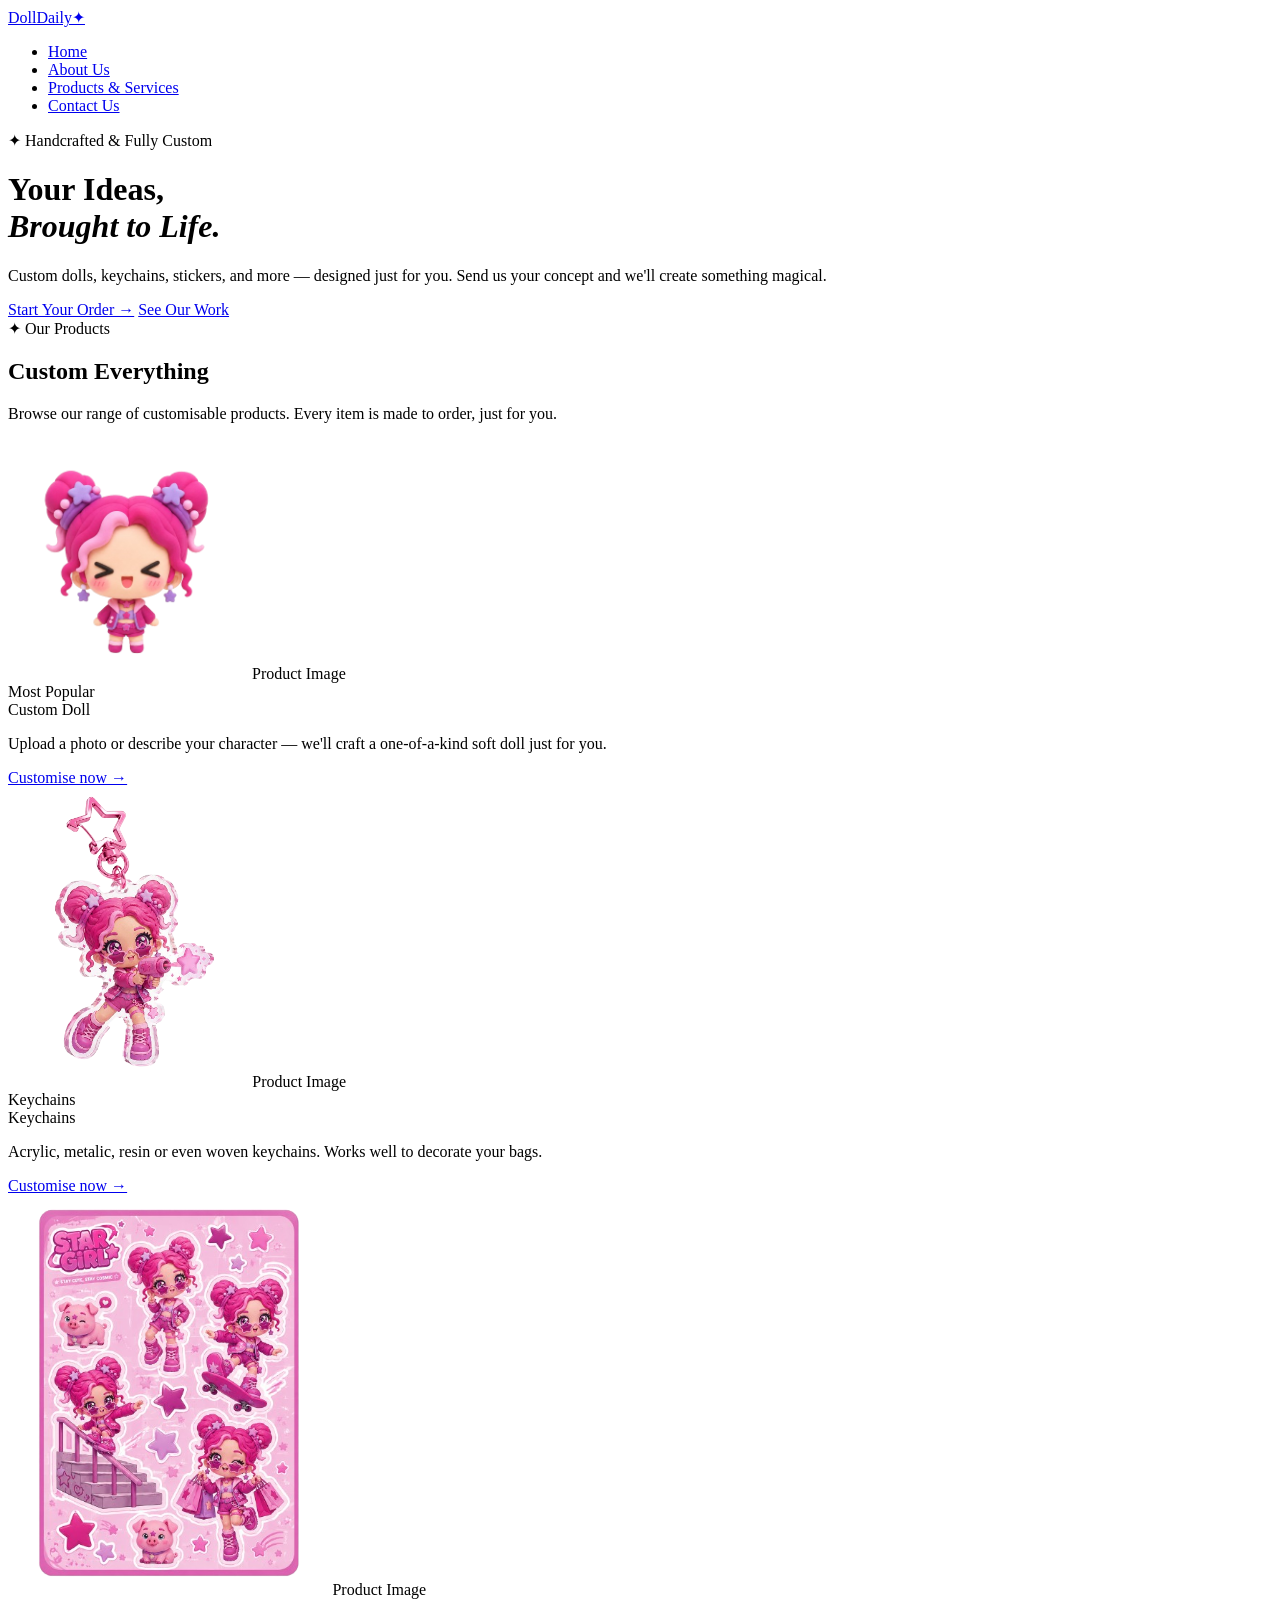
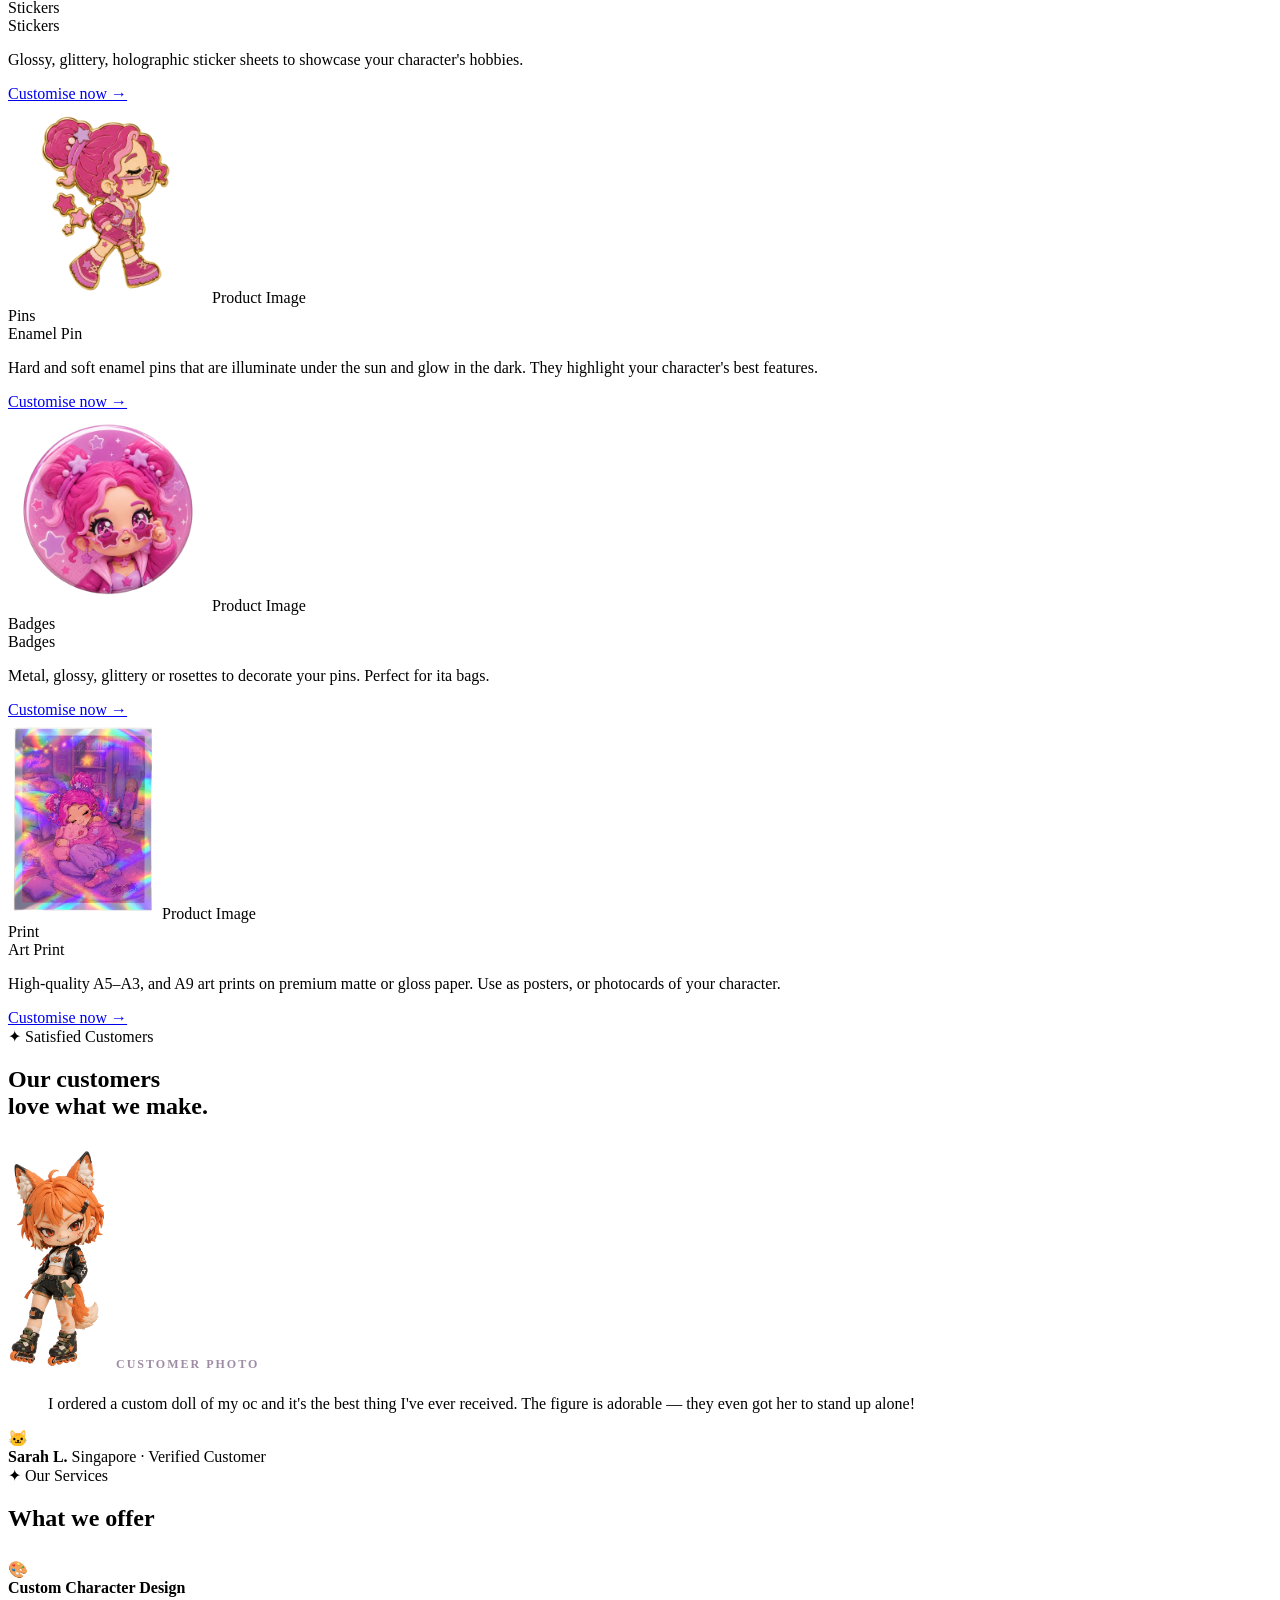
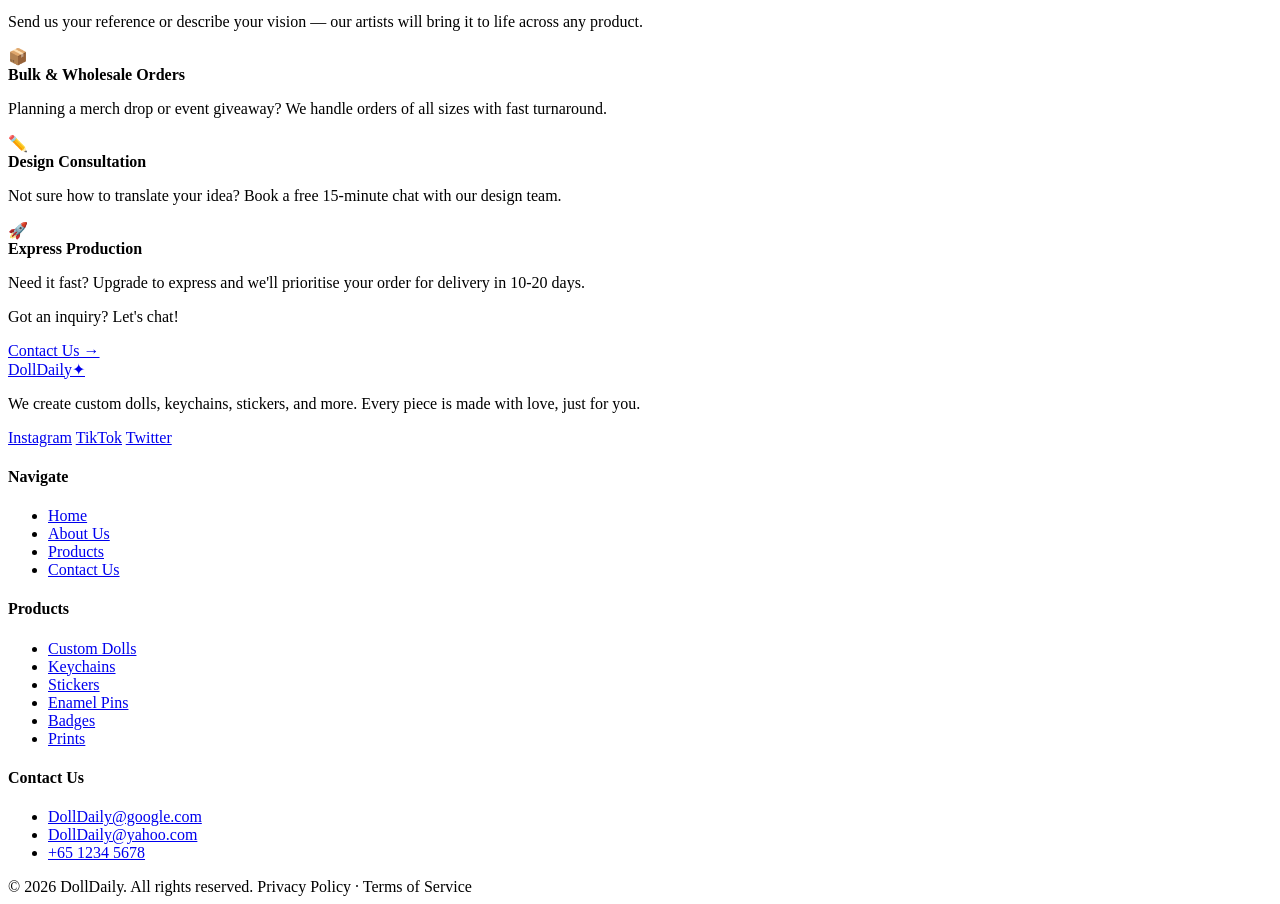
==== Index.html @ a473704f "Update and rename Home.html to Index.html" ====
<!DOCTYPE html>
<html lang="en">
<head>
  <meta charset="UTF-8" />
  <meta name="viewport" content="width=device-width, initial-scale=1.0"/>
  <title>DollDaily — Custom Dolls, Keychains & Stickers</title>
  <link href="./https://fonts.googleapis.com/css2?family=Baloo+2:wght@400;600;800&family=Nunito:wght@400;600;700&display=swap" rel="stylesheet"/>
  <link rel="stylesheet" href="./Index_styles.css"/>
</head>
<body>

  <!-- ── NAV ── -->
  <nav>
    <a class="nav-logo" href="#">DollDaily<span>✦</span></a>
    <ul class="nav-links">
      <li><a href="./Home.html" class="active">Home</a></li>
      <li><a href="./About.html">About Us</a></li>
      <li><a href="./Products.html">Products & Services</a></li>
      <li><a href="./ContactUs.html">Contact Us</a></li>
    </ul>
  </nav>

  <!-- ── BANNER ── -->
  <div class="banner">
    <div class="banner-content">
      <span class="banner-tag">✦ Handcrafted &amp; Fully Custom</span>
      <h1>Your Ideas,<br/><em>Brought to Life.</em></h1>
      <p>Custom dolls, keychains, stickers, and more — designed just for you. Send us your concept and we'll create something magical.</p>
      <a class="btn-primary" href="#">Start Your Order →</a>
      <a class="btn-secondary" href="#">See Our Work</a>
    </div>
  </div>

  <!-- ── PRODUCT SLIDER ── -->
  <section class="products-section">
    <div class="product-header">
      <div>
        <span class="section-label">✦ Our Products</span>
        <h2 class="section-title">Custom Everything</h2>
        <p class="section-sub">Browse our range of customisable products. Every item is made to order, just for you.</p>
      </div>
    </div>
    <div class="all-products">
        <div class="product-card">
          <div class="product-img acc-rose">
            <div class="img-placeholder">
              <span class="emoji">
                <img src="./Images/Custom Chibi - clay.png" height="240px">
              </span>
              <span class="img-label">Product Image</span>
            </div>
          </div>
          <div class="product-info">
            <span class="product-badge">Most Popular</span>
            <div class="product-name">Custom Doll</div>
            <p class="product-desc">Upload a photo or describe your character — we'll craft a one-of-a-kind soft doll just for you.</p>
            <a class="product-cta" href="./Products.html">Customise now →</a>
          </div>
        </div>

        <!-- Card 2 — Acrylic Keychain -->
        <div class="product-card">
          <div class="product-img acc-mint">
            <div class="img-placeholder">
              <span class="emoji">
                <img src="./Images/Custom Keychain.png" height="300px">
              </span>
              <span class="img-label">Product Image</span>
            </div>
          </div>
          <div class="product-info">
            <span class="product-badge">Keychains</span>
            <div class="product-name">Keychains</div>
            <p class="product-desc">Acrylic, metalic, resin or even woven keychains. Works well to decorate your bags.</p>
            <a class="product-cta" href="./Products.html">Customise now →</a>
          </div>
        </div>

        <!-- Card 3 — Die-Cut Stickers -->
        <div class="product-card">
          <div class="product-img acc-sun">
            <div class="img-placeholder">
              <span class="emoji">
                <img src="./Images/Custom Sticker - sheet.png" height="400px">
              </span>
              <span class="img-label">Product Image</span>
            </div>
          </div>
          <div class="product-info">
            <span class="product-badge">Stickers</span>
            <div class="product-name">Stickers</div>
            <p class="product-desc">Glossy, glittery, holographic sticker sheets to showcase your character's hobbies.</p>
            <a class="product-cta" href="./Products.html">Customise now →</a>
          </div>
        </div>

        <div class="product-card">
          <div class="product-img acc-lilac">
            <div class="img-placeholder">
              <span class="emoji">
                <img src="./Images/Custom Enamel Pin - soft.png" height="200px">
              </span>
              <span class="img-label">Product Image</span>
            </div>
          </div>
          <div class="product-info">
            <span class="product-badge">Pins</span>
            <div class="product-name">Enamel Pin</div>
            <p class="product-desc">Hard and soft enamel pins that are illuminate under the sun and glow in the dark. They highlight your character's best features.</p>
            <a class="product-cta" href="./Products.html">Customise now →</a>
          </div>
        </div>
        <div class="product-card">
          <div class="product-img acc-rose">
            <div class="img-placeholder">
              <span class="emoji">
                <img src="./Images/Custom Badge - glossy.png" height="200px">
              </span>
              <span class="img-label">Product Image</span>
            </div>
          </div>
          <div class="product-info">
            <span class="product-badge">Badges</span>
            <div class="product-name">Badges</div>
            <p class="product-desc">Metal, glossy, glittery or rosettes to decorate your pins. Perfect for ita bags.</p>
            <a class="product-cta" href="./Products.html">Customise now →</a>
          </div>
        </div>
        <div class="product-card">
          <div class="product-img acc-mint">
            <div class="img-placeholder">
              <span class="emoji">
                <img src="./Images/Custom Print - holographic.png" height="200px">
              </span>
              <span class="img-label">Product Image</span>
            </div>
          </div>
          <div class="product-info">
            <span class="product-badge">Print</span>
            <div class="product-name">Art Print</div>
            <p class="product-desc">High-quality A5–A3, and A9 art prints on premium matte or gloss paper. Use as posters, or photocards of your character.</p>
            <a class="product-cta" href="./Products.html">Customise now →</a>
          </div>
        </div>

    </div>

    <div class="slider-dots" id="sliderDots"></div>
  </section>

  <section class="story-section">
    <div class="two-col">

      <!-- Success Story -->
      <div>
        <span class="section-label">✦ Satisfied Customers </span>
        <h2 class="section-title" style="margin-bottom:28px;">Our customers<br/>love what we make.</h2>

        <div class="story-card">
          <div class="story-img-placeholder">
            <span style="font-size:3rem;">
              <img src="Images/Review - Custom doll.png" height="220px">
            </span>
            <span style="font-size:.75rem; font-weight:700; letter-spacing:2px; color:rgba(61,26,75,.5); text-transform:uppercase;">Customer Photo</span>
          </div>
          <div class="story-body">
            <blockquote>
              I ordered a custom doll of my oc and it's the best thing I've ever received. The figure is adorable — they even got her to stand up alone!
            </blockquote>
            <div class="story-author">
              <div class="avatar">🐱</div>
              <div class="author-info">
                <strong>Sarah L.</strong>
                <span>Singapore · Verified Customer</span>
              </div>
            </div>
          </div>
        </div>

        <div class="story-extra">
          <div class="placeholder-bar" style="width:90%"></div>
          <div class="placeholder-bar" style="width:75%"></div>
          <div class="placeholder-bar"></div>
        </div>
      </div>

      <!-- Services + Contact CTA -->
      <div>
        <span class="section-label">✦ Our Services</span>
        <h2 class="section-title" style="margin-bottom:28px;">What we offer</h2>

        <div class="services-col">

          <div class="service-card">
            <div class="service-icon ic-rose">🎨</div>
            <div class="service-text">
              <strong>Custom Character Design</strong>
              <p>Send us your reference or describe your vision — our artists will bring it to life across any product.</p>
            </div>
          </div>

          <div class="service-card">
            <div class="service-icon ic-mint">📦</div>
            <div class="service-text">
              <strong>Bulk &amp; Wholesale Orders</strong>
              <p>Planning a merch drop or event giveaway? We handle orders of all sizes with fast turnaround.</p>
            </div>
          </div>

          <div class="service-card">
            <div class="service-icon ic-lilac">✏️</div>
            <div class="service-text">
              <strong>Design Consultation</strong>
              <p>Not sure how to translate your idea? Book a free 15-minute chat with our design team.</p>
            </div>
          </div>

          <div class="service-card">
            <div class="service-icon ic-sun">🚀</div>
            <div class="service-text">
              <strong>Express Production</strong>
              <p>Need it fast? Upgrade to express and we'll prioritise your order for delivery in 10-20 days.</p>
            </div>
          </div>

          <div class="services-cta">
            <p>Got an inquiry? Let's chat!</p>
            <a href="ContactUs.html">Contact Us →</a>
          </div>

        </div>
      </div>

    </div>
  </div>
  </section>

  <!-- ── FOOTER ── -->
  <footer>
    <div class="footer-grid">

      <div class="footer-brand">
        <a class="nav-logo" href="#">DollDaily<span>✦</span></a>
        <p>We create custom dolls, keychains, stickers, and more. Every piece is made with love, just for you.</p>
        <div class="footer-socials">
          <a class="social-chip" href="#">Instagram</a>
          <a class="social-chip" href="#">TikTok</a>
          <a class="social-chip" href="#">Twitter</a>
        </div>
      </div>

      <div class="footer-col">
        <h4>Navigate</h4>
        <ul>
          <li><a href="./Home.html">Home</a></li>
          <li><a href="./About.html">About Us</a></li>
          <li><a href="./Products.html">Products</a></li>
          <li><a href="./ContactUs.html">Contact Us</a></li>
        </ul>
      </div>

      <div class="footer-col">
        <h4>Products</h4>
        <ul>
          <li><a href="./Products.html">Custom Dolls</a></li>
          <li><a href="./Products.html">Keychains</a></li>
          <li><a href="./Products.html">Stickers</a></li>
          <li><a href="./Products.html">Enamel Pins</a></li>
          <li><a href="./Products.html">Badges</a></li>
          <li><a href="./Products.html">Prints</a></li>
        </ul>
      </div>

      <div class="footer-col">
        <h4>Contact Us</h4>
        <ul>
          <li><a href="mailto:DollDaily@google.com">DollDaily@google.com</a></li>
          <li><a href="mailto:DollDaily@yahoo.com">DollDaily@yahoo.com</a></li>
          <li><a href="#">+65 1234 5678</a></li>
        </ul>
      </div>

    </div>

    <div class="footer-bottom">
      <span>© 2026 DollDaily. All rights reserved.</span>
      <span>Privacy Policy · Terms of Service</span>
    </div>
  </footer>

</body>
</html>
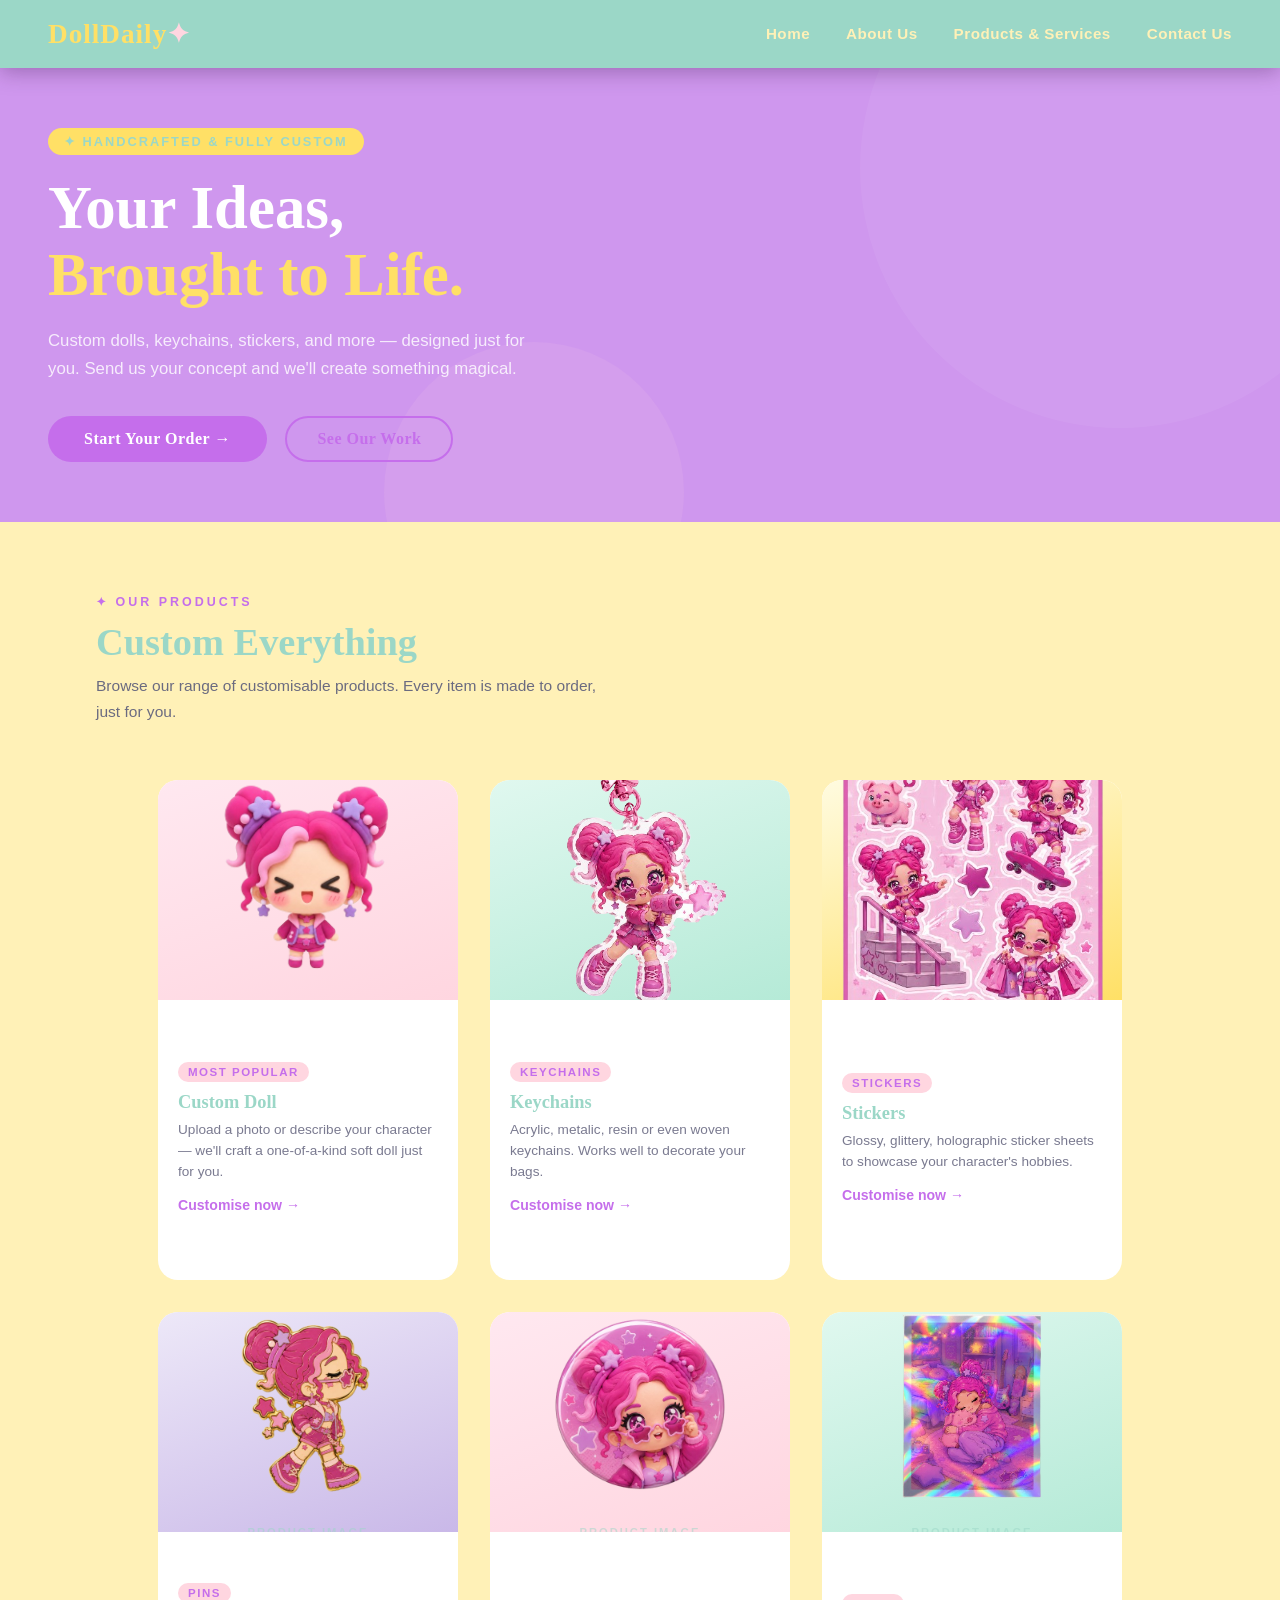
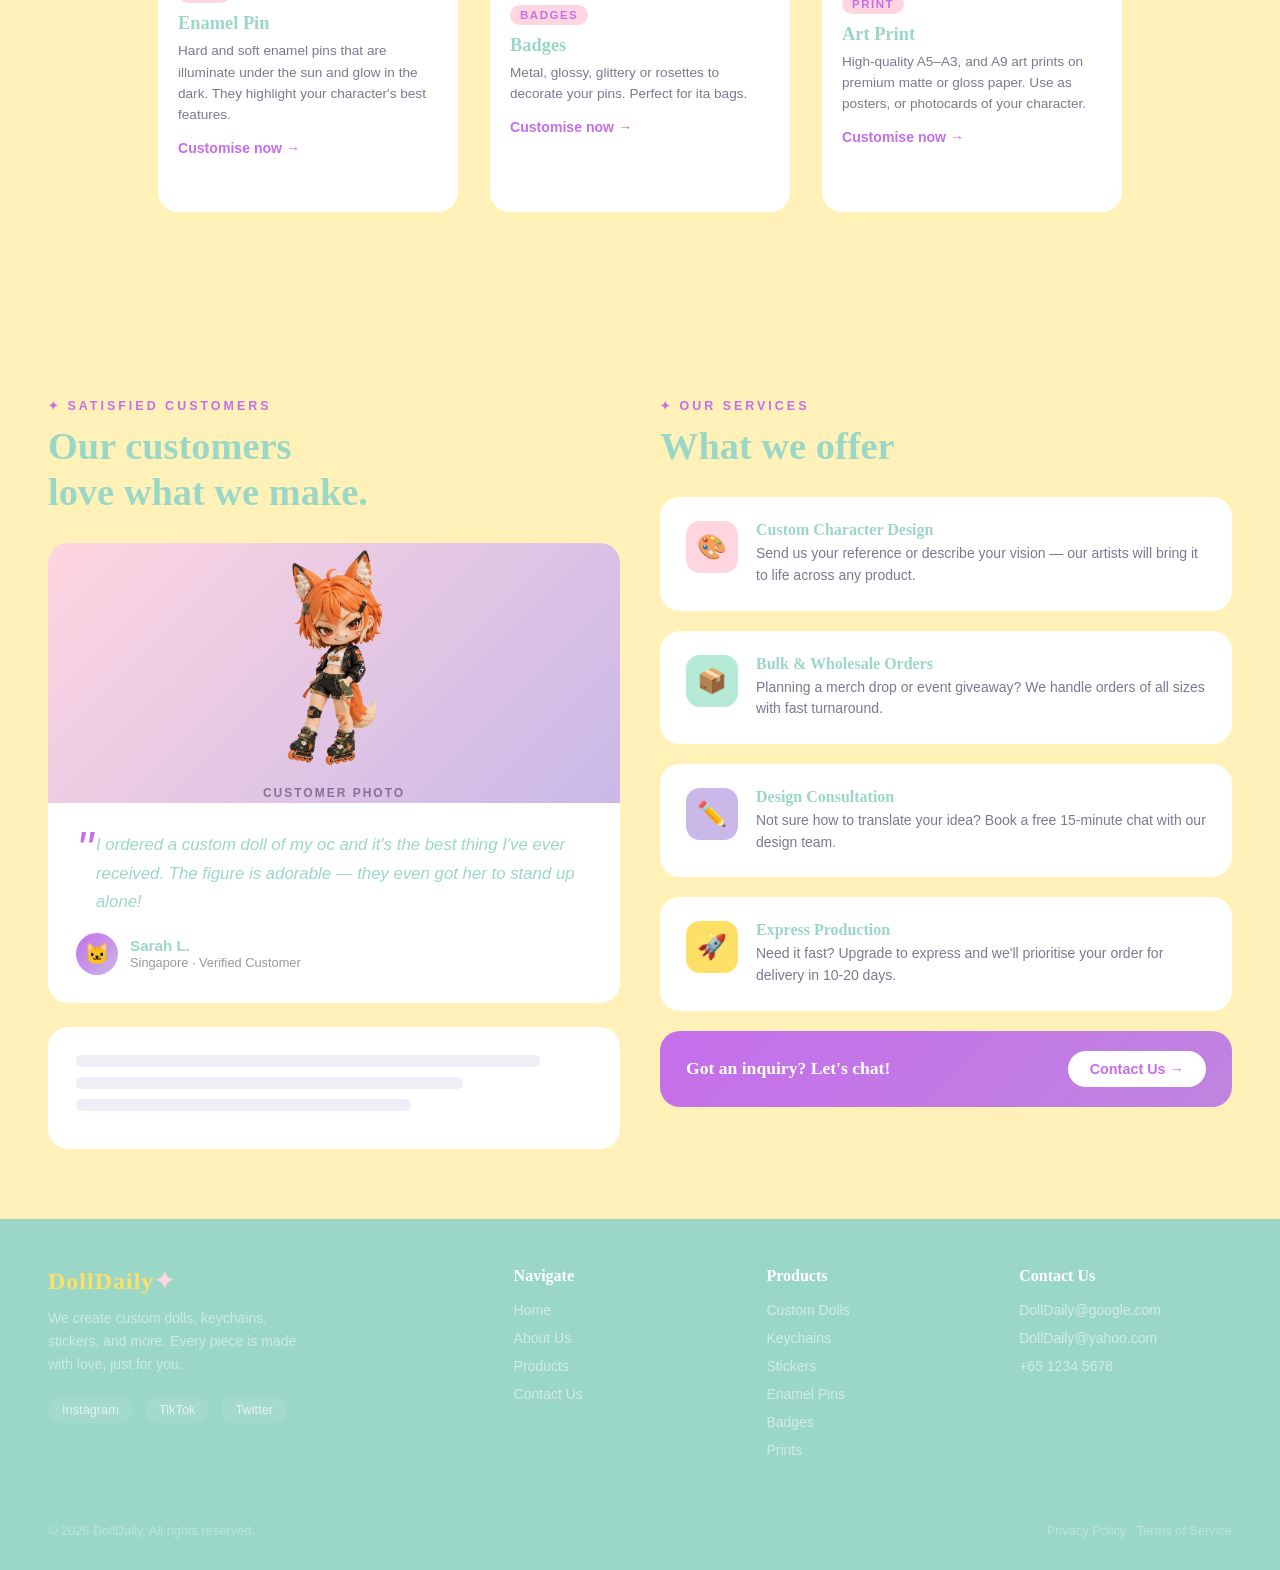
==== commit a90ace88: "Rename Home.html to Index.html" ====
--- a/Index.html
+++ b/Index.html
@@ -5,7 +5,7 @@
   <meta name="viewport" content="width=device-width, initial-scale=1.0"/>
   <title>DollDaily — Custom Dolls, Keychains & Stickers</title>
   <link href="./https://fonts.googleapis.com/css2?family=Baloo+2:wght@400;600;800&family=Nunito:wght@400;600;700&display=swap" rel="stylesheet"/>
-  <link rel="stylesheet" href="./Index_styles.css"/>
+  <link rel="stylesheet" href="./Home_styles.css"/>
 </head>
 <body>
 
--- a/Home_styles.css
+++ b/Home_styles.css
@@ -0,0 +1,634 @@
+/* =========================================================
+   Dollify — Custom Dolls, Keychains & Stickers
+   styles.css
+   ========================================================= */
+
+*, *::before, *::after { box-sizing: border-box; margin: 0; padding: 0; }
+
+/* ── TOKENS ── */
+:root {
+  --cream: #fff1b7;
+  --blush: #FFD6E0;
+  --rose:  #c56eeb;
+  --plum:  #9bd7c7;
+  --lilac: #C9B8E8;
+  --mint:  #B5EAD7;
+  --sun:   #FFE066;
+  --ink:   #9bd7c7;
+  --card-radius: 20px;
+}
+
+html { scroll-behavior: smooth; }
+
+body {
+  font-family: 'Nunito', sans-serif;
+  background: var(--cream);
+  color: var(--ink);
+  overflow-x: hidden;
+}
+
+/* ── NAV ── */
+nav {
+  display: flex;
+  align-items: center;
+  justify-content: space-between;
+  padding: 18px 48px;
+  background: var(--plum);
+  position: sticky;
+  top: 0;
+  z-index: 100;
+  box-shadow: 0 4px 20px rgba(61, 26, 75, .35);
+}
+
+.nav-logo {
+  font-family: 'Baloo 2', cursive;
+  font-weight: 800;
+  font-size: 1.7rem;
+  color: var(--sun);
+  letter-spacing: 1px;
+  text-decoration: none;
+}
+
+.nav-logo span { color: var(--blush); }
+
+.nav-links {
+  display: flex;
+  gap: 36px;
+  list-style: none;
+}
+
+.nav-links a {
+  color: var(--cream);
+  text-decoration: none;
+  font-weight: 600;
+  font-size: .95rem;
+  letter-spacing: .5px;
+  transition: color .2s;
+  position: relative;
+}
+
+.nav-links a::after {
+  position: absolute;
+  left: 0;
+  bottom: -4px;
+  width: 0;
+  height: 2px;
+  background: var(--rose);
+  transition: width .25s;
+}
+
+.nav-links a:hover { color: var(--sun); }
+.nav-links a:hover::after { width: 100%; }
+
+/* ── BANNER ── */
+.banner {
+  background: #cf97ee;
+  min-height: 380px;
+  display: flex;
+  align-items: center;
+  padding: 60px 48px;
+  position: relative;
+  overflow: hidden;
+}
+
+.banner::before {
+  content: '';
+  position: absolute;
+  width: 520px;
+  height: 520px;
+  border-radius: 50%;
+  background: rgba(255, 255, 255, .05);
+  top: -160px;
+  right: -100px;
+}
+
+.banner::after {
+  content: '';
+  position: absolute;
+  width: 300px;
+  height: 300px;
+  border-radius: 50%;
+  background: rgba(255, 214, 224, .1);
+  bottom: -120px;
+  left: 30%;
+}
+
+.banner-content {
+  max-width: 600px;
+  z-index: 1;
+  animation: fadeUp .7s ease both;
+}
+
+.banner-tag {
+  display: inline-block;
+  background: var(--sun);
+  color: var(--plum);
+  font-weight: 700;
+  font-size: .8rem;
+  letter-spacing: 2px;
+  text-transform: uppercase;
+  padding: 6px 16px;
+  border-radius: 100px;
+  margin-bottom: 20px;
+}
+
+.banner h1 {
+  font-family: 'Baloo 2', cursive;
+  font-size: clamp(2.4rem, 5vw, 3.8rem);
+  font-weight: 800;
+  color: #fff;
+  line-height: 1.1;
+  margin-bottom: 18px;
+}
+
+.banner h1 em {
+  font-style: normal;
+  color: var(--sun);
+}
+
+.banner p {
+  color: rgba(255, 255, 255, .82);
+  font-size: 1.05rem;
+  line-height: 1.7;
+  margin-bottom: 32px;
+  max-width: 480px;
+}
+
+.btn-primary {
+  display: inline-block;
+  background: var(--rose);
+  color: #fff;
+  font-family: 'Baloo 2', cursive;
+  font-weight: 700;
+  font-size: 1rem;
+  padding: 14px 36px;
+  border-radius: 100px;
+  text-decoration: none;
+  letter-spacing: .5px;
+  transition: transform .2s, box-shadow .2s;
+}
+
+.btn-primary:hover {
+  transform: translateY(-3px);
+}
+
+.btn-secondary {
+  display: inline-block;
+  background: transparent;
+  border: 2px solid var(--rose);
+  color: var(--rose);
+  font-family: 'Baloo 2', cursive;
+  font-weight: 700;
+  font-size: 1rem;
+  padding: 12px 30px;
+  border-radius: 100px;
+  text-decoration: none;
+  letter-spacing: .5px;
+  transition: all .2s;
+  margin-left: 14px;
+}
+
+.btn-secondary:hover {
+  background: var(--rose);
+  color: #fff;
+}
+
+/* ── SECTION WRAPPER ── */
+section { padding: 70px 48px; }
+
+.section-label {
+  display: inline-block;
+  font-size: .78rem;
+  font-weight: 700;
+  letter-spacing: 3px;
+  text-transform: uppercase;
+  color: var(--rose);
+  margin-bottom: 10px;
+}
+
+.section-title {
+  font-family: 'Baloo 2', cursive;
+  font-size: clamp(1.8rem, 3vw, 2.6rem);
+  font-weight: 800;
+  color: var(--plum);
+  margin-bottom: 8px;
+  line-height: 1.2;
+}
+
+.section-sub {
+  color: #6b6b80;
+  font-size: .97rem;
+  max-width: 520px;
+  line-height: 1.65;
+}
+
+.product-header {
+  padding: 0 48px 40px;
+  display: flex;
+  align-items: center;
+  justify-content: space-between;
+  flex-wrap: wrap;
+  flex-direction: row;
+  gap: 20px;
+}
+
+.all-products{
+  display: flex;
+  flex-wrap: wrap;
+  flex-direction: row;
+  justify-content: center;
+  align-items: center;
+}
+
+/* ── PRODUCT CARDS ── */
+.product-card {
+  background: #fff;
+  border-radius: var(--card-radius);
+  overflow: hidden;
+  width: 300px;
+  margin: 1rem;
+  display: flex;
+  flex-direction: row;
+  flex-wrap: wrap;
+  justify-content: center;
+  height: 500px;
+}
+
+
+.product-img {
+  width: 100%;
+  height: 220px;
+  display: flex;
+  align-items: center;
+  justify-content: center;
+  font-size: 4rem;
+  overflow: hidden;
+  flex-wrap: wrap;
+
+  
+}
+
+.product-img .img-placeholder {
+  width: 100%;
+  height: 100%;
+  display: flex;
+  flex-direction: column;
+  align-items: center;
+  justify-content: center;
+  gap: 8px;
+}
+
+.product-img .emoji { font-size: 3.2rem; }
+
+.img-label {
+  font-size: .7rem;
+  font-weight: 700;
+  letter-spacing: 2px;
+  text-transform: uppercase;
+  opacity: .5;
+}
+
+/* Card colour accent strips */
+.acc-rose  { background: linear-gradient(160deg, #FFE8F0 0%, #FFD6E0 100%); }
+.acc-mint  { background: linear-gradient(160deg, #E0F8EF 0%, #B5EAD7 100%); }
+.acc-lilac { background: linear-gradient(160deg, #EDE8F8 0%, #C9B8E8 100%); }
+.acc-sun   { background: linear-gradient(160deg, #FFFBE0 0%, #FFE066 100%); }
+
+.product-info { padding: 18px 20px 22px; }
+
+.product-badge {
+  display: inline-block;
+  background: var(--blush);
+  color: var(--rose);
+  font-size: .72rem;
+  font-weight: 700;
+  letter-spacing: 1.5px;
+  text-transform: uppercase;
+  padding: 4px 10px;
+  border-radius: 100px;
+  margin-bottom: 10px;
+}
+
+.product-name {
+  font-family: 'Baloo 2', cursive;
+  font-size: 1.15rem;
+  font-weight: 700;
+  color: var(--plum);
+  margin-bottom: 6px;
+}
+
+.product-desc {
+  font-size: .85rem;
+  color: #7a7a90;
+  line-height: 1.55;
+  margin-bottom: 14px;
+}
+
+.product-cta {
+  display: inline-flex;
+  align-items: center;
+  gap: 6px;
+  color: var(--rose);
+  font-weight: 700;
+  font-size: .88rem;
+  text-decoration: none;
+  transition: gap .2s;
+}
+
+.product-cta:hover { gap: 10px; }
+
+/* Slider dots */
+.slider-dots {
+  display: flex;
+  justify-content: center;
+  gap: 8px;
+  margin-top: 28px;
+}
+
+.dot {
+  width: 8px;
+  height: 8px;
+  border-radius: 100px;
+  background: rgba(255, 255, 255, .3);
+  cursor: pointer;
+  transition: all .25s;
+}
+
+.dot.active {
+  background: var(--rose);
+  width: 24px;
+}
+
+.two-col {
+  display: grid;
+  grid-template-columns: 1fr 1fr;
+  gap: 40px;
+  align-items: start;
+}
+
+.story-section { background: var(--cream); }
+
+.story-card {
+  background: #fff;
+  border-radius: var(--card-radius);
+  overflow: hidden;
+}
+
+.story-img-placeholder {
+  width: 100%;
+  height: 260px;
+  background: linear-gradient(135deg, #FFD6E0, #C9B8E8);
+  display: flex;
+  align-items: center;
+  justify-content: center;
+  flex-direction: column;
+  gap: 8px;
+  font-size: 3rem;
+}
+
+.story-body { padding: 28px; }
+
+.story-body blockquote {
+  font-size: 1.05rem;
+  font-style: italic;
+  color: var(--plum);
+  line-height: 1.7;
+  margin-bottom: 16px;
+  position: relative;
+  padding-left: 20px;
+}
+
+.story-body blockquote::before {
+  content: '"';
+  position: absolute;
+  left: 0;
+  top: -6px;
+  font-size: 3rem;
+  color: var(--rose);
+  line-height: 1;
+}
+
+.story-author {
+  display: flex;
+  align-items: center;
+  gap: 12px;
+}
+
+.avatar {
+  width: 42px;
+  height: 42px;
+  border-radius: 50%;
+  background: linear-gradient(135deg, var(--rose), var(--lilac));
+  display: flex;
+  align-items: center;
+  justify-content: center;
+  font-size: 1.3rem;
+}
+
+.author-info strong {
+  font-weight: 700;
+  color: var(--plum);
+  font-size: .95rem;
+}
+
+.author-info span {
+  display: block;
+  font-size: .8rem;
+  color: #999;
+}
+
+.story-extra {
+  background: #fff;
+  border-radius: var(--card-radius);
+  padding: 28px;
+  margin-top: 24px;
+}
+
+.placeholder-bar {
+  height: 12px;
+  background: #f0edf6;
+  border-radius: 100px;
+  margin-bottom: 10px;
+}
+
+.placeholder-bar:last-child { width: 65%; }
+
+/* ── SERVICES ── */
+.services-col { display: flex; flex-direction: column; gap: 20px; }
+
+.service-card {
+  background: #fff;
+  border-radius: var(--card-radius);
+  padding: 24px 26px;
+  display: flex;
+  gap: 18px;
+  align-items: flex-start;
+  transition: transform .2s, box-shadow .2s;
+}
+
+.service-card:hover {
+  transform: translateY(-4px);
+}
+
+.service-icon {
+  width: 52px;
+  height: 52px;
+  border-radius: 14px;
+  display: flex;
+  align-items: center;
+  justify-content: center;
+  font-size: 1.5rem;
+  flex-shrink: 0;
+}
+
+.ic-rose  { background: var(--blush); }
+.ic-mint  { background: var(--mint); }
+.ic-lilac { background: var(--lilac); }
+.ic-sun   { background: var(--sun); }
+
+.service-text strong {
+  display: block;
+  font-family: 'Baloo 2', cursive;
+  font-weight: 700;
+  color: var(--plum);
+  font-size: 1rem;
+  margin-bottom: 4px;
+}
+
+.service-text p {
+  font-size: .875rem;
+  color: #7a7a90;
+  line-height: 1.55;
+}
+
+.services-cta {
+  padding: 20px 26px;
+  background: linear-gradient(135deg, var(--rose), #bf84df);
+  border-radius: var(--card-radius);
+  display: flex;
+  align-items: center;
+  justify-content: space-between;
+  gap: 16px;
+}
+
+.services-cta p {
+  font-family: 'Baloo 2', cursive;
+  font-weight: 700;
+  font-size: 1.1rem;
+  color: #fff;
+}
+
+.services-cta a {
+  white-space: nowrap;
+  background: #fff;
+  color: var(--rose);
+  font-weight: 700;
+  font-size: .9rem;
+  padding: 10px 22px;
+  border-radius: 100px;
+  text-decoration: none;
+  transition: transform .2s;
+}
+
+.services-cta a:hover { transform: scale(1.05); }
+
+/* ── FOOTER ── */
+footer {
+  background: var(--ink);
+  color: rgba(255, 255, 255, .65);
+  padding: 48px 48px 32px;
+}
+
+.footer-grid {
+  display: grid;
+  grid-template-columns: 2fr 1fr 1fr 1fr;
+  gap: 40px;
+  margin-bottom: 40px;
+}
+
+.footer-brand .nav-logo { font-size: 1.5rem; }
+
+.footer-brand p {
+  margin-top: 12px;
+  font-size: .875rem;
+  line-height: 1.65;
+  max-width: 260px;
+  color: rgba(255, 255, 255, .5);
+}
+
+.footer-socials {
+  display: flex;
+  gap: 12px;
+  margin-top: 20px;
+}
+
+.social-chip {
+  background: rgba(255, 255, 255, .08);
+  border-radius: 100px;
+  padding: 6px 14px;
+  font-size: .8rem;
+  color: rgba(255, 255, 255, .7);
+  text-decoration: none;
+  transition: background .2s;
+}
+
+.social-chip:hover {
+  background: var(--rose);
+  color: #fff;
+}
+
+.footer-col h4 {
+  font-family: 'Baloo 2', cursive;
+  font-weight: 700;
+  color: #fff;
+  font-size: 1rem;
+  margin-bottom: 16px;
+}
+
+.footer-col ul {
+  list-style: none;
+  display: flex;
+  flex-direction: column;
+  gap: 10px;
+}
+
+.footer-col ul a {
+  color: rgba(255, 255, 255, .55);
+  text-decoration: none;
+  font-size: .875rem;
+  transition: color .2s;
+}
+
+.footer-col ul a:hover { color: var(--rose); }
+
+.footer-bottom {
+  padding-top: 24px;
+  display: flex;
+  justify-content: space-between;
+  align-items: center;
+  font-size: .8rem;
+  color: rgba(255, 255, 255, .35);
+}
+
+/* ── ANIMATIONS ── */
+@keyframes fadeUp {
+  from { opacity: 0; transform: translateY(30px); }
+  to   { opacity: 1; transform: translateY(0); }
+}
+
+/* ── RESPONSIVE ── */
+@media (max-width: 900px) {
+  nav       { padding: 16px 24px; }
+  section   { padding: 50px 24px; }
+  .banner   { padding: 50px 24px; }
+  .slider-header { padding: 0 24px 30px; }
+  .slider-track  { padding: 0 24px; }
+  .two-col  { grid-template-columns: 1fr; }
+  .footer-grid { grid-template-columns: 1fr 1fr; }
+}
+
+@media (max-width: 580px) {
+  .nav-links { display: none; }
+  .footer-grid { grid-template-columns: 1fr; }
+  .footer-bottom { flex-direction: column; gap: 10px; text-align: center; }
+}
